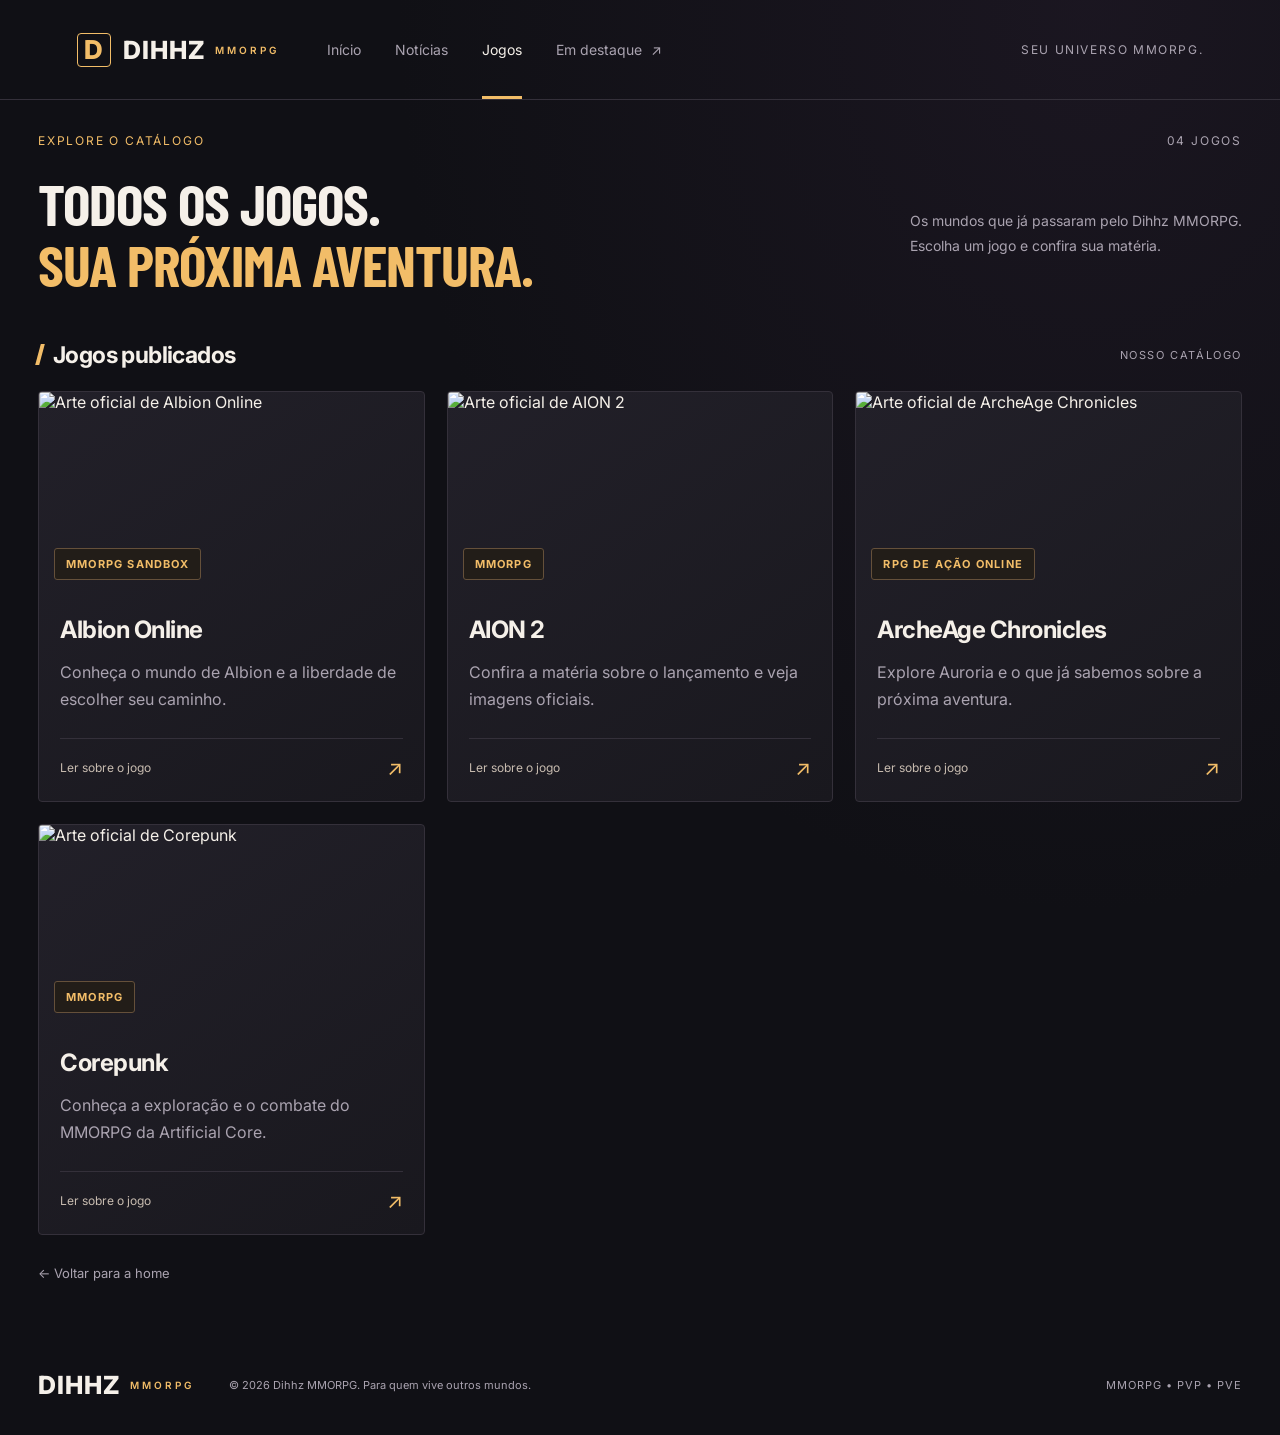
==== jogos.html @ 94966ba2 "Publicar páginas do Dihhz MMORPG" ====
<!doctype html>
<html lang="pt-BR">
<head>
  <meta charset="utf-8">
  <meta name="viewport" content="width=device-width, initial-scale=1">
  <title>Todos os jogos — Dihhz MMORPG</title>
  <meta name="description" content="Explore todos os jogos publicados no Dihhz MMORPG: Albion Online, AION 2, ArcheAge Chronicles e Corepunk.">
  <link rel="icon" href="assets/favicon.svg">
  <link rel="stylesheet" href="style.css">
</head>
<body>
  <header class="header">
    <a class="logo" href="index.html" aria-label="Dihhz MMORPG, início"><span class="logo-icon">D</span>DIHHZ<span class="brand-sub">MMORPG</span></a>
    <nav aria-label="Navegação principal">
      <a href="index.html">Início</a>
      <a href="noticias.html">Notícias</a>
      <a class="active" href="jogos.html" aria-current="page">Jogos</a>
      <a href="archeage-chronicles.html">Em destaque <span>↗</span></a>
    </nav>
    <span class="header-note">SEU UNIVERSO MMORPG.</span>
  </header>
  <main class="container catalog">
    <div class="edition"><span>EXPLORE O CATÁLOGO</span><span>04 JOGOS</span></div>
    <div class="heading"><h1>Todos os jogos.<br><em>Sua próxima aventura.</em></h1><p>Os mundos que já passaram pelo Dihhz MMORPG.<br>Escolha um jogo e confira sua matéria.</p></div>
    <section aria-labelledby="catalog-title">
      <div class="section-heading"><h2 id="catalog-title"><span></span> Jogos publicados</h2><span class="muted">NOSSO CATÁLOGO</span></div>
      <div class="cards">
        <a class="card" href="albion-online.html">
          <div class="card-image"><img src="assets/albion-online-cover.jpg" alt="Arte oficial de Albion Online" width="460" height="215"><span class="tag">MMORPG SANDBOX</span></div>
          <div class="card-body"><h3>Albion Online</h3><p class="catalog-description">Conheça o mundo de Albion e a liberdade de escolher seu caminho.</p><span class="card-bottom">Ler sobre o jogo <span>↗</span></span></div>
        </a>
        <a class="card" href="aion-2.html">
          <div class="card-image"><img src="assets/aion-2-cover.jpg" alt="Arte oficial de AION 2" width="460" height="215"><span class="tag">MMORPG</span></div>
          <div class="card-body"><h3>AION 2</h3><p class="catalog-description">Confira a matéria sobre o lançamento e veja imagens oficiais.</p><span class="card-bottom">Ler sobre o jogo <span>↗</span></span></div>
        </a>
        <a class="card" href="archeage-chronicles.html">
          <div class="card-image"><img src="assets/archeage-chronicles-cover.jpg" alt="Arte oficial de ArcheAge Chronicles" width="460" height="215"><span class="tag">RPG DE AÇÃO ONLINE</span></div>
          <div class="card-body"><h3>ArcheAge Chronicles</h3><p class="catalog-description">Explore Auroria e o que já sabemos sobre a próxima aventura.</p><span class="card-bottom">Ler sobre o jogo <span>↗</span></span></div>
        </a>
<a class="card" href="corepunk.html"><div class="card-image"><img src="assets/corepunk-cover.jpg" alt="Arte oficial de Corepunk" loading="lazy"><span class="tag">MMORPG</span></div><div class="card-body"><h3>Corepunk</h3><p class="catalog-description">Conheça a exploração e o combate do MMORPG da Artificial Core.</p><span class="card-bottom">Ler sobre o jogo <span>↗</span></span></div></a>
      </div>
    </section>
    <a class="back" href="index.html">← Voltar para a home</a>
  </main>
  <footer><a class="logo" href="index.html">DIHHZ<span class="brand-sub">MMORPG</span></a><p>© 2026 Dihhz MMORPG. Para quem vive outros mundos.</p><span>MMORPG • PVP • PVE</span></footer>
</body>
</html>
---- style.css ----
@import url('https://fonts.googleapis.com/css2?family=Barlow+Condensed:wght@600;700;800&family=Inter:wght@400;500;600;700;800&display=swap');
:root{color-scheme:dark;--bg:#101113;--panel:#191b1e;--line:#2d3034;--text:#f3f4ed;--muted:#9a9da3;--lime:#f2bd68}*{box-sizing:border-box}html{scroll-behavior:smooth;scroll-padding-top:30px}body{margin:0;background:var(--bg);color:var(--text);font-family:Inter,Arial,sans-serif;font-size:16px}a{color:inherit;text-decoration:none}button{font:inherit}img{max-width:100%;display:block}a,button{-webkit-tap-highlight-color:transparent}a:focus-visible,button:focus-visible{outline:3px solid var(--lime);outline-offset:5px}.header{max-width:1440px;margin:auto;height:100px;padding:0 6%;display:flex;align-items:center;border-bottom:1px solid var(--line);gap:70px}.logo{display:flex;align-items:center;font-size:27px;font-weight:800;letter-spacing:-1.5px}.logo-icon{font-size:26px;background:var(--lime);color:#12150d;width:34px;height:34px;display:grid;place-items:center;transform:skew(-10deg);margin-right:12px}.logo-dot{color:var(--lime)}nav{display:flex;height:100%;align-items:center;gap:34px}nav a{font-size:14px;color:var(--muted);height:100%;display:flex;align-items:center;gap:9px;position:relative}nav a:hover,nav .active{color:var(--text)}nav .active:after{content:'';position:absolute;bottom:0;left:0;right:0;height:3px;background:var(--lime)}.header-note{margin-left:auto;font-size:12px;letter-spacing:1.6px;color:var(--muted)}.container{max-width:1268px;padding:0 32px;margin:auto}.edition{display:flex;justify-content:space-between;margin-top:33px;font-size:12px;letter-spacing:1.8px;color:var(--muted)}.edition span:first-child{color:var(--lime);display:flex;align-items:center;gap:9px}.edition i{width:6px;height:6px;background:var(--lime);border-radius:50%}.heading{display:flex;justify-content:space-between;align-items:flex-end;margin:25px 0 34px}h1,h2,h3,p{margin-top:0}.heading h1{font-family:'Barlow Condensed','Arial Narrow',sans-serif;font-size:66px;line-height:.98;letter-spacing:-1px;text-transform:uppercase;margin:0;font-weight:700}em{font-style:normal;color:var(--lime)}.heading p{font-size:14px;color:var(--muted);line-height:1.8;margin:0 0 3px}.hero{position:relative;height:490px;overflow:hidden;border-radius:8px;border:1px solid #383c36;background:#292e23}.hero>img{width:100%;height:100%;object-fit:cover;object-position:center 50%}.hero-shade{position:absolute;inset:0;background:linear-gradient(90deg,rgba(9,13,10,.94),rgba(9,13,10,.64) 43%,rgba(9,13,10,.02)),linear-gradient(0deg,rgba(5,8,5,.35),transparent)}.hero-content{position:absolute;inset:38px auto 35px 40px;display:flex;flex-direction:column;align-items:flex-start}.tag{display:inline-block;background:#221d18;color:var(--lime);border:1px solid #65503a;font-size:11px;font-weight:700;letter-spacing:1.2px;padding:8px 11px;border-radius:3px}.tag.lime{background:var(--lime);border-color:var(--lime);color:#151d0b}.eyebrow{font-size:12px;letter-spacing:1.7px;font-weight:600;color:#d3c4b3}.hero .eyebrow{margin-top:auto;margin-bottom:15px}.eyebrow span{margin:0 9px;color:var(--lime)}.hero h2{font-family:'Barlow Condensed',Arial,sans-serif;font-weight:700;font-size:54px;line-height:1.02;margin-bottom:16px}.hero p{font-size:14px;line-height:1.7;color:#c9cdc6;margin-bottom:23px}.button{display:flex;justify-content:space-between;align-items:center;gap:45px;color:#12180c;background:var(--lime);font-weight:700;font-size:14px;padding:15px 20px;border-radius:3px;transition:background .2s,transform .2s}.button:hover{background:#ffd89b;transform:translateY(-2px)}.button span{font-size:20px}.hero-number{position:absolute;bottom:28px;right:32px;font-size:25px;font-weight:600}.hero-number small{font-size:10px;letter-spacing:2px;color:#d7dccf}.news{padding-top:46px}.section-heading{display:flex;justify-content:space-between;align-items:center;margin-bottom:22px}.section-heading h2{font-size:23px;display:flex;align-items:center;gap:11px;margin:0;letter-spacing:-.6px}.section-heading h2>span{width:4px;height:21px;background:var(--lime);transform:skew(-15deg)}.muted{font-size:11px;letter-spacing:1.6px;color:var(--muted)}.cards{display:grid;grid-template-columns:repeat(3,1fr);gap:22px}.card{border:1px solid var(--line);border-radius:6px;overflow:hidden;background:var(--panel);transition:transform .2s,border-color .2s}.card:hover{transform:translateY(-5px);border-color:#b88748}.card-image{height:190px;position:relative;overflow:hidden}.card-image img{width:100%;height:100%;object-fit:cover;transition:transform .4s}.card:hover img{transform:scale(1.04)}.card-image .tag{position:absolute;bottom:12px;left:15px}.card-body{padding:21px}.meta{color:var(--muted);font-size:10px;letter-spacing:.8px}.card h3{font-size:20px;line-height:1.4;letter-spacing:-.5px;margin:12px 0 24px}.card-bottom{display:flex;justify-content:space-between;align-items:center;font-size:12px;color:#b7bab5;border-top:1px solid var(--line);padding-top:16px}.card-bottom span{font-size:21px;color:var(--lime)}.closing{margin:54px 0;display:flex;align-items:center;border-top:1px solid var(--line);border-bottom:1px solid var(--line);padding:27px 0;gap:25px}.mini-mark{font-weight:800;color:var(--lime);font-size:48px;letter-spacing:-5px}.closing p{margin:0;font-size:16px;line-height:1.5;color:var(--muted)}.closing strong{color:var(--text);font-weight:500}.closing>span:last-child{margin-left:auto;color:var(--muted);font-size:11px;letter-spacing:1.5px}footer{max-width:1268px;margin:auto;padding:24px 32px 35px;display:flex;align-items:center;gap:35px}footer p,footer>span{color:var(--muted);font-size:11px;margin:0}footer>span{margin-left:auto;letter-spacing:1px}.back{display:inline-block;font-size:13px;color:var(--muted);margin:30px 0}.back:hover{color:var(--lime)}.article-heading{max-width:890px;margin:12px 0 32px}.article-heading>.eyebrow{margin-left:16px}.article h1{font-family:'Barlow Condensed',Arial,sans-serif;font-size:64px;line-height:1.06;letter-spacing:-.6px;margin:23px 0}.dek{color:#afb3b8;font-size:18px;line-height:1.7;max-width:770px}.byline{display:flex;gap:12px;align-items:center;font-size:13px;margin-top:25px}.avatar{width:39px;height:39px;display:grid;place-items:center;background:#40301f;color:var(--lime);font-weight:800;border-radius:50%}.byline small{display:block;color:var(--muted);margin-top:5px;font-size:12px}.article-cover{margin:0 0 44px}.article-cover>img{width:100%;max-height:570px;object-fit:cover;border-radius:6px}.article-cover figcaption{font-size:12px;color:var(--muted);margin-top:11px}.article-layout{display:grid;grid-template-columns:minmax(0,760px) 300px;gap:65px}.prose{color:#b9bdc2;line-height:1.85}.prose strong{color:var(--text)}.prose h2{color:var(--text);font-size:27px;line-height:1.3;letter-spacing:-.6px;margin:35px 0 17px}.prose .lead{font-size:19px}.prose blockquote{margin:32px 0;padding:20px 26px;border-left:3px solid var(--lime);background:#211c19;color:#f2e5d4;font-size:25px;font-weight:500;line-height:1.45}.prose blockquote span{display:block;font-size:10px;letter-spacing:1.5px;color:var(--lime);margin-top:14px}.game-info{align-self:start;position:sticky;top:25px;background:var(--panel);border:1px solid var(--line);border-radius:6px;overflow:hidden}.game-info>img{width:100%}.info-body{padding:25px}.info-body h2{font-size:25px;margin:12px 0 25px}dl{font-size:13px}dt{color:var(--muted);margin-top:19px}dd{margin:6px 0 0}.info-body .button{margin-top:28px;gap:15px}.gallery{display:grid;grid-template-columns:1fr 1fr;gap:13px}.gallery-item{position:relative;border:0;padding:0;background:#222;cursor:zoom-in;border-radius:4px;overflow:hidden}.gallery-item img{width:100%;aspect-ratio:16/9;object-fit:cover}.gallery-item span{position:absolute;bottom:10px;right:10px;font-size:11px;background:#101113df;padding:4px 9px;color:white}.gallery-item.wide{grid-column:1/-1}.source{font-size:12px;line-height:1.8;border-top:1px solid var(--line);padding-top:25px;margin-top:32px}.source a{color:var(--lime);text-decoration:underline}.lightbox{padding:0;border:1px solid var(--line);background:#101113;max-width:95vw;max-height:94vh;overflow:visible}.lightbox::backdrop{background:#000d}.lightbox img{max-height:88vh;max-width:93vw;object-fit:contain}.close-lightbox{position:absolute;top:10px;right:10px;width:40px;height:40px;background:#101113;color:white;border:1px solid #777;border-radius:50%;cursor:pointer}.reading-progress{position:fixed;top:0;left:0;width:0;height:3px;background:var(--lime);z-index:10}@media(min-width:1500px){.header{max-width:1320px;padding:0 58px}}@media(max-width:950px){.header{gap:35px;padding:0 32px}.header-note{display:none}.heading h1{font-size:56px}.cards{gap:15px}.card-body{padding:16px}.card h3{font-size:18px}.article-layout{gap:30px;grid-template-columns:minmax(0,1fr) 260px}.article h1{font-size:54px}}@media(max-width:680px){.header{height:auto;min-height:80px;padding:20px;gap:20px;flex-wrap:wrap;justify-content:space-between}.logo{font-size:24px}.logo-icon{width:28px;height:28px;font-size:22px;margin-right:8px}nav{gap:18px;height:40px}nav a{font-size:12px}.container{padding:0 20px}.edition{font-size:10px;margin-top:25px;letter-spacing:1px}.heading{display:block;margin-top:28px}.heading h1{font-size:54px}.heading p{margin-top:20px;font-size:13px}.hero{height:480px}.hero-content{inset:25px 22px}.hero-shade{background:linear-gradient(90deg,#090d0bea,#090d0b50),linear-gradient(0deg,#090d0bcc,transparent)}.hero h2{font-size:43px}.hero p{font-size:13px}.hero-number{display:none}.hero .eyebrow{margin-top:55px}.section-heading{gap:16px}.section-heading h2{font-size:21px}.section-heading>.muted{max-width:100px;font-size:10px;text-align:right;line-height:1.6}.cards{grid-template-columns:1fr;gap:22px}.card-image{height:auto;aspect-ratio:1.95}.card h3{font-size:22px}.card-body{padding:22px}.closing>span:last-child{display:none}.closing{margin:35px 0}.article h1{font-size:46px}.article-heading>.eyebrow{font-size:10px;margin-left:8px}.dek{font-size:16px}.article-layout{display:flex;flex-direction:column;gap:20px}.game-info{position:static;width:100%;margin-bottom:30px}.game-info>img{max-height:210px;object-fit:cover}.article-cover{margin-bottom:25px}.article-cover>img{min-height:230px}.prose h2{font-size:25px}.prose .lead{font-size:18px}.prose blockquote{font-size:22px}.gallery{grid-template-columns:1fr}.gallery-item.wide{grid-column:auto}footer{flex-wrap:wrap;gap:18px;padding:20px}footer>span{margin-left:0;width:100%}}@media(prefers-reduced-motion:reduce){html{scroll-behavior:auto}*,*:before,*:after{transition:none!important}}

/* Dihhz MMORPG: fantasy editorial identity */
:root{--bg:#101015;--panel:#1a1920;--line:#34303a;--text:#f5f0e9;--muted:#aaa3b0}body{background:radial-gradient(ellipse at 85% 0%,#30223855,transparent 45%),var(--bg)}.header{gap:48px}.logo{letter-spacing:1px;font-size:25px;flex-wrap:wrap;position:relative}.brand-sub{font-size:10px;letter-spacing:3px;margin-left:10px;color:var(--lime);font-weight:600}.logo-icon{transform:none;border-radius:4px;background:transparent;border:1px solid var(--lime);color:var(--lime)}.heading{align-items:center;gap:30px}.heading h1{font-size:58px;line-height:1.06}.heading p{max-width:350px}.hero{height:510px;border-color:#76604566}.hero-shade{background:linear-gradient(90deg,#100d16f2,#100d16aa 44%,#100d1620),linear-gradient(0deg,#100d16aa,transparent)}.hero h2{font-size:60px}.hero-content{inset:36px auto 38px 40px}.hero-content>.tag{letter-spacing:2px}.hero .eyebrow{color:#e4c79d}.button{border-radius:2px;color:#23180b}.card-image{height:200px}.card{background:linear-gradient(145deg,#222029,#19181e);border-radius:4px}.card-bottom{color:#c8bcb0}.closing{border-color:#564536}.mini-mark{letter-spacing:-2px}.article h1{font-size:68px}.game-info{background:#211d24}.article-cover>img{object-position:center}.prose blockquote{border-color:var(--lime)}@media(max-width:950px){.header{gap:25px}.heading h1{font-size:48px}.brand-sub{font-size:9px;letter-spacing:2px}.article h1{font-size:54px}}@media(max-width:680px){.header{justify-content:center;gap:9px;padding:18px 20px 0}.header .logo{width:100%;justify-content:center}.header nav{gap:32px}.heading h1{font-size:43px}.hero{height:460px}.hero-content{inset:25px 22px}.hero h2{font-size:46px}.article h1{font-size:45px}.card-image{height:auto}.hero .eyebrow{margin-top:55px}.hero p{max-width:290px}.hero p br{display:none}}

/* Destaque editorial com a arte enviada preservada ao lado da chamada. */
.hero.hero-archeage{display:grid;grid-template-columns:38% 62%;height:auto;min-height:410px;background:#19171e;overflow:hidden}
.hero-archeage>img{grid-column:2;grid-row:1;width:100%;height:100%;object-fit:contain;background:#111217}
.hero-archeage .hero-content{position:static;grid-column:1;grid-row:1;padding:32px;justify-content:center;gap:0}
.hero-archeage .eyebrow{margin-top:30px;margin-bottom:15px}
.hero-archeage h2{font-size:54px;overflow-wrap:break-word}
.hero-archeage p{line-height:1.8}
@media(max-width:950px){.hero-archeage .hero-content{padding:25px}.hero-archeage h2{font-size:44px}}
@media(max-width:680px){.hero.hero-archeage{display:flex;flex-direction:column;min-height:0}.hero-archeage>img{height:auto;aspect-ratio:16/9;object-fit:contain}.hero-archeage .hero-content{padding:26px}.hero-archeage .eyebrow{margin-top:24px}.hero-archeage h2{font-size:46px}.hero-archeage p{max-width:none}}



.catalog{min-height:calc(100vh - 225px);padding-bottom:35px}.catalog .heading{margin-bottom:45px}.catalog .card{display:flex;flex-direction:column}.catalog .card-body{display:flex;flex-direction:column;flex:1}.catalog .card h3{margin:0 0 12px;font-size:24px}.catalog-description{font-size:16px;color:var(--muted);line-height:1.7;margin-bottom:25px}.catalog .card-bottom{margin-top:auto}.header nav{flex-shrink:0}@media(max-width:1100px){.header-note{display:none}}@media(max-width:680px){.header nav{gap:20px;justify-content:center;width:100%}.header nav a{font-size:12px}.catalog .heading{margin-bottom:30px}}@media(max-width:360px){.header nav{gap:13px}}


.news-archive{padding-bottom:35px;min-height:75vh}.news-list{border-top:1px solid var(--line)}.news-row{display:grid;grid-template-columns:270px minmax(0,1fr);gap:28px;padding:27px 0;border-bottom:1px solid var(--line)}.news-row>img{width:100%;aspect-ratio:1.9;object-fit:cover;border-radius:4px}.news-row h2{font-size:25px;line-height:1.3;margin:10px 0;color:var(--text)}.news-row p{color:var(--muted);font-size:16px;line-height:1.6;margin-bottom:12px}.news-read{font-size:13px;color:var(--lime)}.news-row:hover h2{color:var(--lime)}@media(max-width:680px){.news-row{grid-template-columns:1fr;gap:18px}.news-row h2{font-size:23px}.news-archive .heading h1{font-size:40px}.news-archive .muted{font-size:10px}}
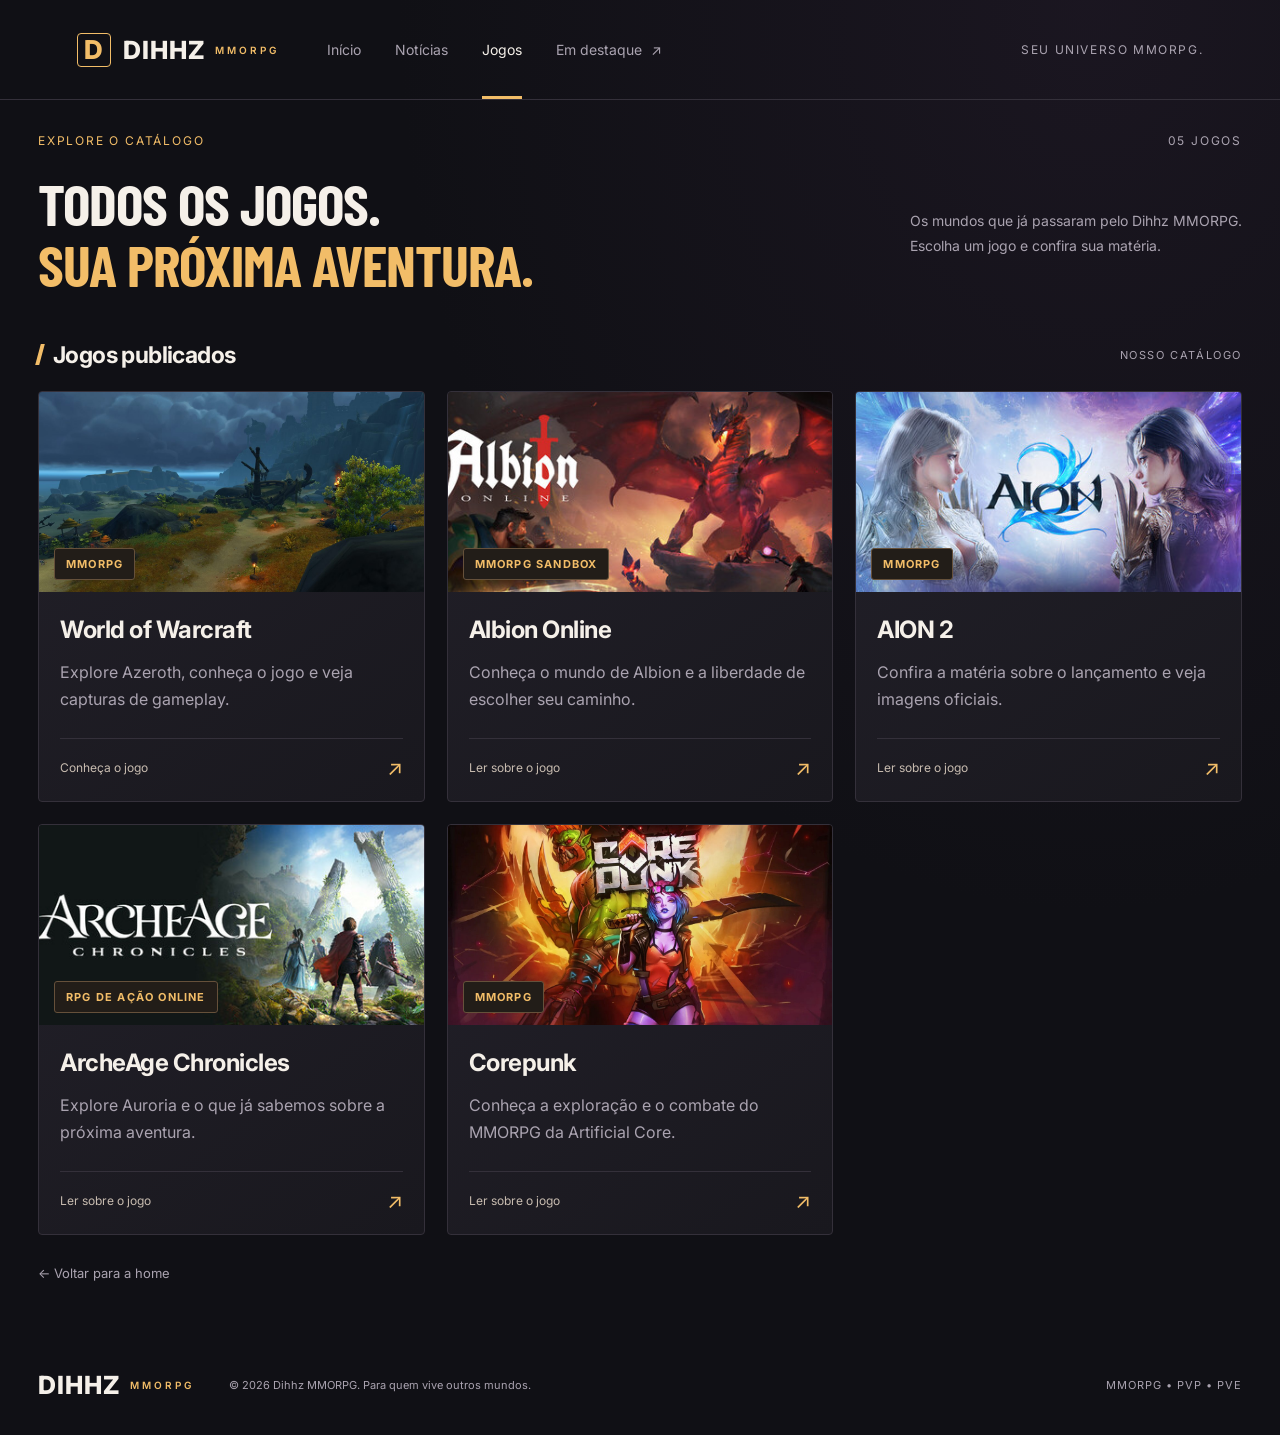
==== commit 70287593: "Adicionar World of Warcraft e cobertura do anúncio de Forever" ====
--- a/jogos.html
+++ b/jogos.html
@@ -4,7 +4,7 @@
   <meta charset="utf-8">
   <meta name="viewport" content="width=device-width, initial-scale=1">
   <title>Todos os jogos — Dihhz MMORPG</title>
-  <meta name="description" content="Explore todos os jogos publicados no Dihhz MMORPG: Albion Online, AION 2, ArcheAge Chronicles e Corepunk.">
+  <meta name="description" content="Explore todos os jogos publicados no Dihhz MMORPG: Albion Online, AION 2, ArcheAge Chronicles, Corepunk e World of Warcraft.">
   <link rel="icon" href="assets/favicon.svg">
   <link rel="stylesheet" href="style.css">
 </head>
@@ -20,11 +20,11 @@
     <span class="header-note">SEU UNIVERSO MMORPG.</span>
   </header>
   <main class="container catalog">
-    <div class="edition"><span>EXPLORE O CATÁLOGO</span><span>04 JOGOS</span></div>
+    <div class="edition"><span>EXPLORE O CATÁLOGO</span><span>05 JOGOS</span></div>
     <div class="heading"><h1>Todos os jogos.<br><em>Sua próxima aventura.</em></h1><p>Os mundos que já passaram pelo Dihhz MMORPG.<br>Escolha um jogo e confira sua matéria.</p></div>
     <section aria-labelledby="catalog-title">
       <div class="section-heading"><h2 id="catalog-title"><span></span> Jogos publicados</h2><span class="muted">NOSSO CATÁLOGO</span></div>
-      <div class="cards">
+      <div class="cards"><a class="card" href="world-of-warcraft.html"><div class="card-image"><img src="assets/wow-capa.jpg" alt="World of Warcraft" loading="lazy"><span class="tag">MMORPG</span></div><div class="card-body"><h3>World of Warcraft</h3><p class="catalog-description">Explore Azeroth, conheça o jogo e veja capturas de gameplay.</p><span class="card-bottom">Conheça o jogo <span>↗</span></span></div></a>
         <a class="card" href="albion-online.html">
           <div class="card-image"><img src="assets/albion-online-cover.jpg" alt="Arte oficial de Albion Online" width="460" height="215"><span class="tag">MMORPG SANDBOX</span></div>
           <div class="card-body"><h3>Albion Online</h3><p class="catalog-description">Conheça o mundo de Albion e a liberdade de escolher seu caminho.</p><span class="card-bottom">Ler sobre o jogo <span>↗</span></span></div>
